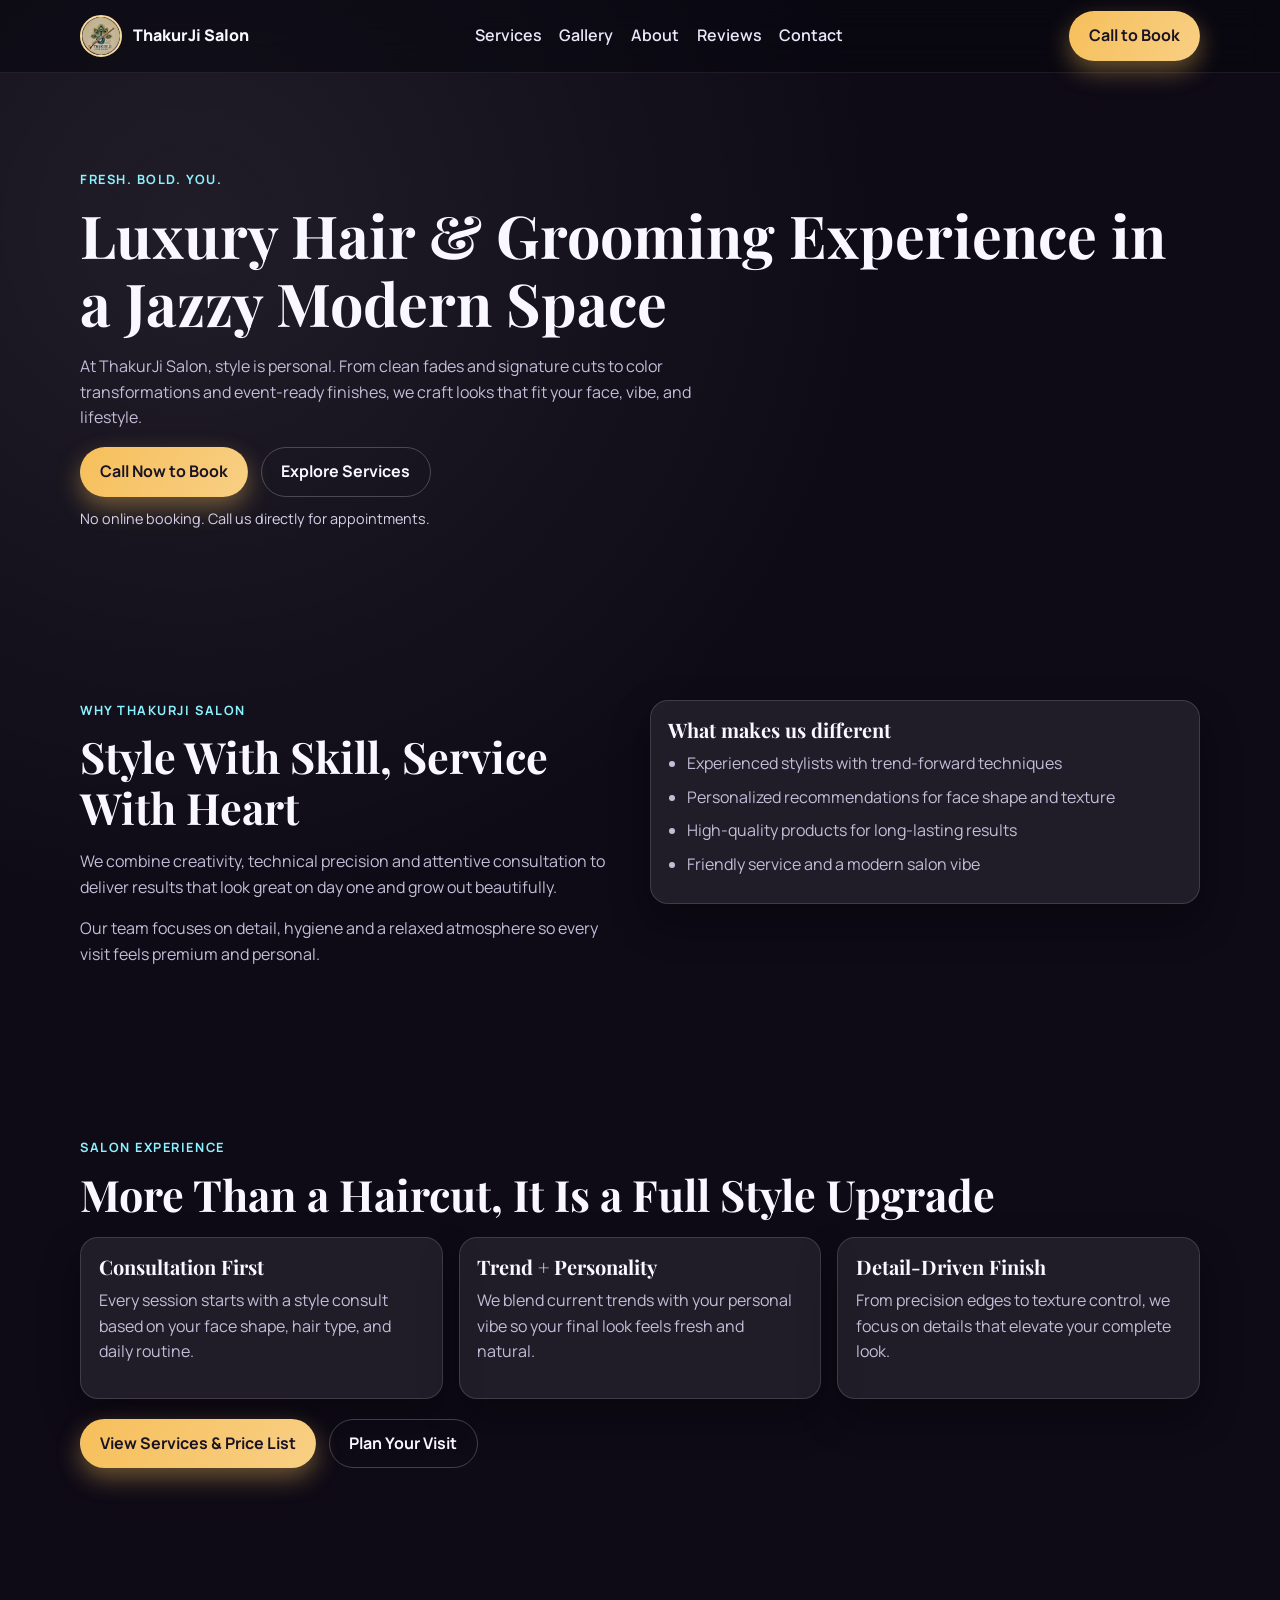
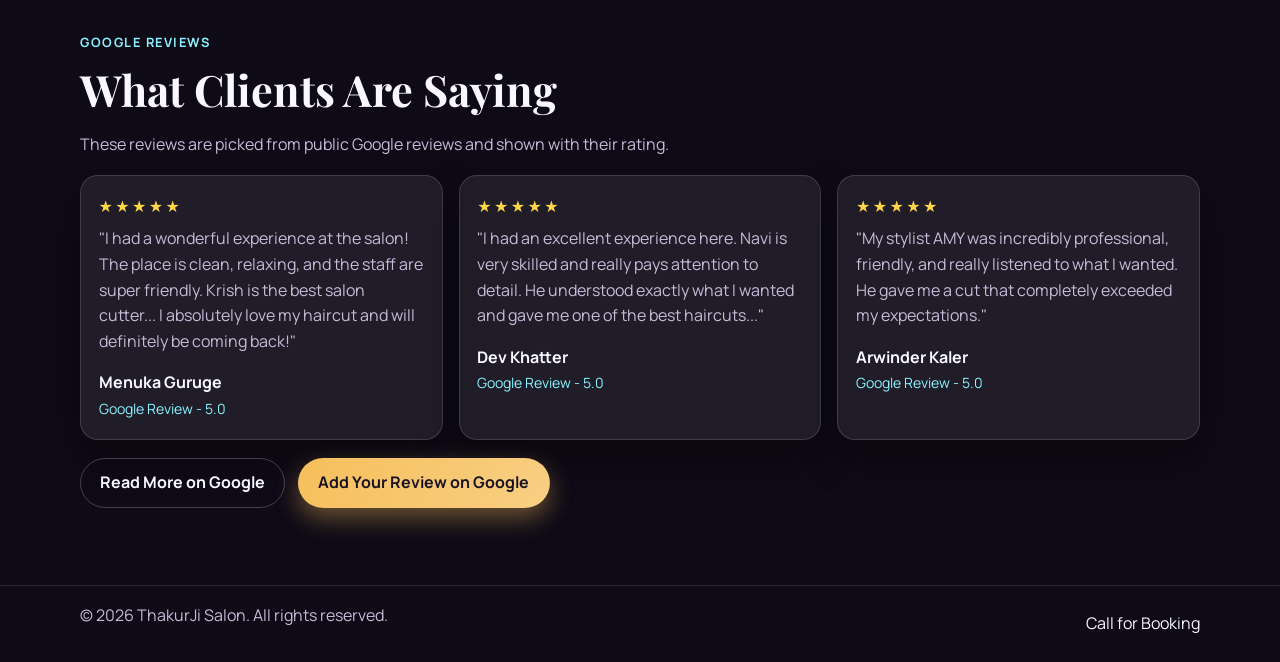
==== index.html @ 634cb7dc "first commit" ====
<!DOCTYPE html>
<html lang="en">
<head>
  <meta charset="UTF-8" />
  <meta name="viewport" content="width=device-width, initial-scale=1.0" />
  <meta name="description" content="ThakurJi Salon - premium haircuts, styling, coloring, grooming and beauty services. Call to book your appointment." />
  <title>ThakurJi Salon | Style That Speaks</title>
  <link rel="icon" type="image/png" href="assets/thakur-ji-log.png" />
  <link rel="preconnect" href="https://fonts.googleapis.com" />
  <link rel="preconnect" href="https://fonts.gstatic.com" crossorigin />
  <link href="https://fonts.googleapis.com/css2?family=Manrope:wght@400;500;700;800&family=Playfair+Display:wght@600;700&display=swap" rel="stylesheet" />
  <link rel="stylesheet" href="styles.css" />
</head>
<body>
  <div class="ambient ambient-1" aria-hidden="true"></div>
  <div class="ambient ambient-2" aria-hidden="true"></div>

  <header class="site-header" id="home">
    <div class="container nav-wrap">
      <a class="brand" href="#home" aria-label="ThakurJi Salon home">
        <img src="assets/thakur-ji-log.png" alt="ThakurJi Salon logo" class="logo" />
        <span>ThakurJi Salon</span>
      </a>

      <nav class="nav-links" aria-label="Primary">
        <a href="services.html">Services</a>
        <a href="gallery.html">Gallery</a>
        <a href="#about">About</a>
        <a href="reviews.html">Reviews</a>
        <a href="contact.html">Contact</a>
      </nav>

      <button class="nav-toggle" type="button" aria-expanded="false" aria-controls="mobile-menu" aria-label="Toggle menu">☰</button>
      <a class="btn btn-primary nav-cta" href="tel:0395440478">Call to Book</a>

      <nav class="mobile-menu" id="mobile-menu" aria-label="Mobile">
        <a href="services.html">Services</a>
        <a href="gallery.html">Gallery</a>
        <a href="#about">About</a>
        <a href="reviews.html">Reviews</a>
        <a href="contact.html">Contact</a>
        <a href="tel:0395440478">Call to Book</a>
      </nav>
    </div>
  </header>

  <main>
    <section class="hero section">
      <div class="container hero-grid">
        <div>
          <p class="eyebrow">Fresh. Bold. You.</p>
          <h1>Luxury Hair & Grooming Experience in a Jazzy Modern Space</h1>
          <p class="hero-copy">
            At ThakurJi Salon, style is personal. From clean fades and signature cuts to color transformations and event-ready finishes, we craft looks that fit your face, vibe, and lifestyle.
          </p>
          <div class="hero-actions">
            <a class="btn btn-primary" href="tel:0395440478">Call Now to Book</a>
            <a class="btn btn-ghost" href="services.html">Explore Services</a>
          </div>
          <p class="small-note">No online booking. Call us directly for appointments.</p>
        </div>
      </div>
    </section>

    <section class="section" id="about">
      <div class="container about-grid">
        <div>
          <p class="eyebrow">Why ThakurJi Salon</p>
          <h2>Style With Skill, Service With Heart</h2>
          <p>
            We combine creativity, technical precision and attentive consultation to deliver results that look great on day one and grow out beautifully.
          </p>
          <p>
            Our team focuses on detail, hygiene and a relaxed atmosphere so every visit feels premium and personal.
          </p>
        </div>
        <div class="card about-highlight">
          <h3>What makes us different</h3>
          <ul>
            <li>Experienced stylists with trend-forward techniques</li>
            <li>Personalized recommendations for face shape and texture</li>
            <li>High-quality products for long-lasting results</li>
            <li>Friendly service and a modern salon vibe</li>
          </ul>
        </div>
      </div>
    </section>

    <section class="section">
      <div class="container">
        <p class="eyebrow">Salon Experience</p>
        <h2>More Than a Haircut, It Is a Full Style Upgrade</h2>
        <div class="services-grid">
          <article class="card">
            <h3>Consultation First</h3>
            <p>Every session starts with a style consult based on your face shape, hair type, and daily routine.</p>
          </article>
          <article class="card">
            <h3>Trend + Personality</h3>
            <p>We blend current trends with your personal vibe so your final look feels fresh and natural.</p>
          </article>
          <article class="card">
            <h3>Detail-Driven Finish</h3>
            <p>From precision edges to texture control, we focus on details that elevate your complete look.</p>
          </article>
        </div>
        <div class="hero-actions section-actions">
          <a class="btn btn-primary" href="services.html">View Services & Price List</a>
          <a class="btn btn-ghost" href="contact.html">Plan Your Visit</a>
        </div>
      </div>
    </section>

    <section class="section" id="testimonials">
      <div class="container">
        <p class="eyebrow">Google Reviews</p>
        <h2>What Clients Are Saying</h2>
        <p class="section-copy">These reviews are picked from public Google reviews and shown with their rating.</p>
        <div class="reviews-grid">
          <article class="card review">
            <p class="stars" aria-label="5 out of 5 stars">★★★★★</p>
            <p>
              "I had a wonderful experience at the salon! The place is clean, relaxing, and the staff are super friendly. Krish is the best salon cutter... I absolutely love my haircut and will definitely be coming back!"
            </p>
            <h4>Menuka Guruge</h4>
            <span>Google Review - 5.0</span>
          </article>
          <article class="card review">
            <p class="stars" aria-label="5 out of 5 stars">★★★★★</p>
            <p>
              "I had an excellent experience here. Navi is very skilled and really pays attention to detail. He understood exactly what I wanted and gave me one of the best haircuts..."
            </p>
            <h4>Dev Khatter</h4>
            <span>Google Review - 5.0</span>
          </article>
          <article class="card review">
            <p class="stars" aria-label="5 out of 5 stars">★★★★★</p>
            <p>
              "My stylist AMY was incredibly professional, friendly, and really listened to what I wanted. He gave me a cut that completely exceeded my expectations."
            </p>
            <h4>Arwinder Kaler</h4>
            <span>Google Review - 5.0</span>
          </article>
        </div>
        <div class="review-cta">
          <a class="btn btn-ghost" href="https://www.google.com/search?q=Thakur+Ji+Hair+Salon+reviews" target="_blank" rel="noopener noreferrer">Read More on Google</a>
          <a class="btn btn-primary" href="https://www.google.com/search?q=Thakur+Ji+Hair+Salon+reviews" target="_blank" rel="noopener noreferrer">Add Your Review on Google</a>
        </div>
      </div>
    </section>
  </main>

  <footer class="site-footer">
    <div class="container footer-wrap">
      <p>© <span id="year"></span> ThakurJi Salon. All rights reserved.</p>
      <a href="tel:0395440478">Call for Booking</a>
    </div>
  </footer>

  <script src="script.js"></script>
</body>
</html>
---- styles.css ----
:root {
  --bg: #0e0a16;
  --surface: rgba(255, 255, 255, 0.08);
  --surface-strong: rgba(255, 255, 255, 0.14);
  --text: #f9f7ff;
  --muted: #c4bdd8;
  --primary: #f6bf5a;
  --primary-contrast: #1a1326;
  --secondary: #ff6ec7;
  --accent: #8af3ff;
  --ring: rgba(246, 191, 90, 0.4);
  --shadow: 0 18px 40px rgba(0, 0, 0, 0.28);
}

:root[data-theme="neon"] {
  --bg: #090711;
  --surface: rgba(255, 255, 255, 0.07);
  --surface-strong: rgba(255, 255, 255, 0.12);
  --text: #f4f7ff;
  --muted: #c0c9e2;
  --primary: #00f5d4;
  --primary-contrast: #081017;
  --secondary: #ff4ecd;
  --accent: #80ff72;
  --ring: rgba(0, 245, 212, 0.38);
}

:root[data-theme="electric"] {
  --bg: #12061f;
  --surface: rgba(255, 255, 255, 0.09);
  --surface-strong: rgba(255, 255, 255, 0.15);
  --text: #f8f2ff;
  --muted: #d2c4e8;
  --primary: #b67cff;
  --primary-contrast: #140b1e;
  --secondary: #ff4f9f;
  --accent: #61f4ff;
  --ring: rgba(182, 124, 255, 0.42);
}

* {
  box-sizing: border-box;
}

html,
body {
  margin: 0;
  padding: 0;
  font-family: "Manrope", system-ui, -apple-system, sans-serif;
  background: radial-gradient(circle at 15% 10%, rgba(255, 255, 255, 0.08), transparent 30%), var(--bg);
  color: var(--text);
  scroll-behavior: smooth;
}

body {
  min-height: 100vh;
  line-height: 1.6;
  position: relative;
  overflow-x: hidden;
}

.ambient {
  position: fixed;
  border-radius: 999px;
  filter: blur(90px);
  z-index: -1;
  pointer-events: none;
}

.ambient-1 {
  width: 22rem;
  height: 22rem;
  background: color-mix(in srgb, var(--primary) 50%, transparent);
  top: -6rem;
  left: -6rem;
}

.ambient-2 {
  width: 28rem;
  height: 28rem;
  background: color-mix(in srgb, var(--secondary) 46%, transparent);
  right: -10rem;
  bottom: -10rem;
}

img {
  max-width: 100%;
  display: block;
}

a {
  color: inherit;
  text-decoration: none;
}

.container {
  width: min(1120px, calc(100% - 2rem));
  margin-inline: auto;
}

.section {
  padding: 4.8rem 0;
}

.eyebrow {
  text-transform: uppercase;
  letter-spacing: 0.12em;
  font-weight: 700;
  color: var(--accent);
  font-size: 0.8rem;
  margin: 0 0 0.7rem;
}

h1,
h2,
h3 {
  font-family: "Playfair Display", Georgia, serif;
  line-height: 1.16;
  margin-top: 0;
}

h1 {
  font-size: clamp(2rem, 5vw, 3.7rem);
  margin-bottom: 1rem;
}

h2 {
  font-size: clamp(1.7rem, 3.4vw, 2.7rem);
  margin-bottom: 1.1rem;
}

h3 {
  font-size: 1.25rem;
  margin-bottom: 0.6rem;
}

p {
  color: var(--muted);
  margin: 0 0 1rem;
}

.site-header {
  position: sticky;
  top: 0;
  z-index: 20;
  backdrop-filter: blur(16px);
  background: rgba(7, 6, 14, 0.55);
  border-bottom: 1px solid rgba(255, 255, 255, 0.08);
}

.nav-wrap {
  display: flex;
  align-items: center;
  justify-content: space-between;
  gap: 1rem;
  min-height: 72px;
  position: relative;
}

.brand {
  display: flex;
  align-items: center;
  gap: 0.7rem;
  font-weight: 800;
}

.logo {
  width: 42px;
  height: 42px;
  border-radius: 50%;
  object-fit: cover;
  border: 2px solid color-mix(in srgb, var(--primary) 60%, white 40%);
}

.nav-links {
  display: flex;
  gap: 1.1rem;
}

.nav-links a {
  color: #ece7fa;
  font-weight: 600;
}

.nav-links a:hover {
  color: var(--accent);
}

.nav-toggle {
  display: none;
  width: 42px;
  height: 42px;
  border-radius: 10px;
  border: 1px solid rgba(255, 255, 255, 0.25);
  background: rgba(255, 255, 255, 0.06);
  color: var(--text);
  cursor: pointer;
  align-items: center;
  justify-content: center;
  font-size: 1.1rem;
}

.mobile-menu {
  display: none;
}

.btn {
  display: inline-flex;
  align-items: center;
  justify-content: center;
  border-radius: 999px;
  border: 1px solid transparent;
  padding: 0.7rem 1.2rem;
  font-weight: 700;
  transition: transform 0.2s ease, box-shadow 0.2s ease, background 0.2s ease;
  cursor: pointer;
}

.btn:hover {
  transform: translateY(-1px);
}

.btn-primary {
  background: linear-gradient(120deg, var(--primary), color-mix(in srgb, var(--primary) 75%, white 25%));
  color: var(--primary-contrast);
  box-shadow: 0 10px 24px var(--ring);
}

.btn-ghost {
  border-color: rgba(255, 255, 255, 0.22);
  color: var(--text);
}

.hero {
  padding-top: 6rem;
}

.hero-grid {
  display: grid;
  grid-template-columns: 1fr;
  gap: 2rem;
  align-items: center;
}

.hero-copy {
  max-width: 62ch;
}

.hero-actions {
  display: flex;
  gap: 0.8rem;
  flex-wrap: wrap;
  margin-bottom: 0.65rem;
}

.small-note {
  font-size: 0.9rem;
  color: #d8d2ea;
}

.hero-card {
  background: linear-gradient(155deg, color-mix(in srgb, var(--surface) 70%, var(--primary) 30%), var(--surface));
  border: 1px solid rgba(255, 255, 255, 0.15);
  border-radius: 20px;
  padding: 1.2rem;
  box-shadow: var(--shadow);
}

.theme-switcher {
  display: grid;
  gap: 0.7rem;
  margin: 1rem 0;
}

.theme-btn {
  width: 100%;
  text-align: left;
  border: 1px solid rgba(255, 255, 255, 0.22);
  background: transparent;
  color: var(--text);
  padding: 0.65rem 0.85rem;
  border-radius: 12px;
  font-weight: 700;
}

.theme-btn.active,
.theme-btn:hover {
  background: color-mix(in srgb, var(--primary) 22%, transparent);
  border-color: color-mix(in srgb, var(--primary) 55%, white 45%);
}

.services-grid,
.reviews-grid {
  display: grid;
  grid-template-columns: repeat(3, minmax(0, 1fr));
  gap: 1rem;
}

.card {
  background: var(--surface);
  border: 1px solid rgba(255, 255, 255, 0.14);
  border-radius: 18px;
  padding: 1.1rem;
  box-shadow: var(--shadow);
}

.about-grid,
.contact-grid {
  display: grid;
  grid-template-columns: 1fr 1fr;
  gap: 1.2rem;
  align-items: start;
}

.about-highlight ul {
  margin: 0;
  padding-left: 1.2rem;
}

.about-highlight li {
  margin: 0.5rem 0;
  color: var(--muted);
}

.section-copy {
  margin-bottom: 1.1rem;
}

.review h4 {
  margin: 0.4rem 0 0;
}

.stars {
  color: #ffd54a;
  letter-spacing: 0.15em;
  margin-bottom: 0.45rem;
  font-size: 1rem;
}

.review span {
  color: var(--accent);
  font-size: 0.88rem;
}

.review-cta {
  margin-top: 1.1rem;
  display: flex;
  gap: 0.8rem;
  flex-wrap: wrap;
}

.section-actions {
  margin-top: 1.2rem;
}

.contact-list p {
  margin: 0.45rem 0;
}

.contact-list strong {
  color: var(--text);
}

.stack-cards {
  display: grid;
  gap: 1rem;
}

.contact-cta {
  margin-top: 0.9rem;
}

.sr-only {
  position: absolute;
  width: 1px;
  height: 1px;
  padding: 0;
  margin: -1px;
  overflow: hidden;
  clip: rect(0, 0, 0, 0);
  white-space: nowrap;
  border: 0;
}

.map-card {
  border-radius: 20px;
  overflow: hidden;
  border: 1px solid rgba(255, 255, 255, 0.14);
  box-shadow: var(--shadow);
  min-height: 340px;
}

.map-card iframe {
  width: 100%;
  height: 100%;
  min-height: 340px;
  border: 0;
}

.reviews-page-embed iframe {
  width: 100%;
  min-height: 74vh;
  border: 0;
  border-radius: 18px;
}

.reviews-list-grid {
  grid-template-columns: repeat(2, minmax(0, 1fr));
}

.gallery-layout-controls {
  display: flex;
  gap: 0.7rem;
  flex-wrap: wrap;
  margin-bottom: 1.1rem;
}

.gallery-wrap {
  display: grid;
  gap: 1rem;
}

.gallery-grid {
  display: grid;
  grid-template-columns: repeat(4, minmax(0, 1fr));
  gap: 0.9rem;
}

.gallery-grid img {
  width: 100%;
  height: 250px;
  object-fit: cover;
  border-radius: 16px;
  border: 1px solid rgba(255, 255, 255, 0.14);
  box-shadow: var(--shadow);
}

.gallery-grid.masonry {
  grid-template-columns: repeat(3, minmax(0, 1fr));
}

.gallery-grid.masonry img:nth-child(odd) {
  height: 320px;
}

.gallery-grid.masonry img:nth-child(even) {
  height: 220px;
}

.gallery-carousel {
  display: none;
  align-items: center;
  gap: 0.8rem;
}

.gallery-carousel.active {
  display: flex;
}

.gallery-carousel img {
  width: 100%;
  height: min(62vh, 560px);
  object-fit: cover;
  border-radius: 20px;
  border: 1px solid rgba(255, 255, 255, 0.14);
  box-shadow: var(--shadow);
}

.carousel-btn {
  width: 46px;
  height: 46px;
  border-radius: 50%;
  border: 1px solid rgba(255, 255, 255, 0.25);
  background: rgba(255, 255, 255, 0.08);
  color: var(--text);
  font-size: 1.5rem;
  cursor: pointer;
}

.selected-work-section {
  padding-top: 1.2rem;
}

.selected-work-head {
  display: flex;
  align-items: center;
  justify-content: space-between;
  gap: 1rem;
  margin-bottom: 1.1rem;
}

.selected-work-grid {
  display: grid;
  grid-template-columns: repeat(3, minmax(0, 1fr));
  gap: 1rem;
}

.work-tile {
  position: relative;
  border-radius: 20px;
  overflow: hidden;
  border: 1px solid rgba(255, 255, 255, 0.14);
  box-shadow: var(--shadow);
  min-height: 320px;
}

.work-tile img {
  width: 100%;
  height: 100%;
  object-fit: cover;
  transform: scale(1.01);
  transition: transform 0.35s ease;
}

.work-tile:hover img {
  transform: scale(1.06);
}

.work-overlay {
  position: absolute;
  left: 0;
  right: 0;
  bottom: 0;
  padding: 1rem;
  background: linear-gradient(180deg, rgba(8, 6, 14, 0) 0%, rgba(8, 6, 14, 0.9) 76%);
}

.work-overlay p {
  margin: 0 0 0.3rem;
  color: #d9d2ea;
  font-size: 0.85rem;
  letter-spacing: 0.08em;
  text-transform: uppercase;
}

.work-overlay h3 {
  margin: 0;
  color: #fff;
}

.work-large {
  grid-column: span 2;
  min-height: 420px;
}

.fluffy-hero {
  padding-top: 3.5rem;
}

.fluffy-top-links {
  display: flex;
  gap: 1.1rem;
  flex-wrap: wrap;
  margin-bottom: 1.2rem;
}

.fluffy-top-links a {
  font-size: 0.82rem;
  letter-spacing: 0.09em;
  font-weight: 700;
  color: #f1e9ff;
}

.fluffy-hero-content {
  max-width: 760px;
}

.fluffy-hero-content h1 {
  font-size: clamp(2.1rem, 6vw, 4.1rem);
  margin-bottom: 1rem;
}

.fluffy-hero-content p {
  max-width: 62ch;
}

.fluffy-gallery-section {
  padding-top: 1.4rem;
}

.fluffy-gallery-grid {
  display: grid;
  grid-template-columns: repeat(5, minmax(0, 1fr));
  gap: 0.7rem;
  grid-auto-flow: dense;
}

.fluffy-fullbleed {
  width: 100vw;
  margin-left: calc(50% - 50vw);
  padding: 0;
}

.fluffy-marquee {
  display: grid;
  gap: 0.8rem;
}

.fluffy-row {
  overflow: hidden;
}

.fluffy-track {
  display: flex;
  gap: 0.8rem;
  width: max-content;
}

.row-ltr .fluffy-track {
  animation: row-ltr 42s linear infinite;
}

.row-rtl .fluffy-track {
  animation: row-rtl 42s linear infinite;
}

.fluffy-card {
  background: rgba(255, 255, 255, 0.04);
  border: 1px solid rgba(255, 255, 255, 0.14);
  border-radius: 12px;
  overflow: hidden;
  cursor: pointer;
  transition: transform 0.22s ease, box-shadow 0.22s ease;
  width: 260px;
  flex: 0 0 260px;
}

.fluffy-card img {
  width: 100%;
  aspect-ratio: 1 / 1;
  object-fit: cover;
}

.fluffy-card:hover {
  transform: translateY(-2px);
}

.fluffy-card.expanded {
  grid-column: span 2;
  grid-row: span 2;
  box-shadow: 0 24px 42px rgba(0, 0, 0, 0.35);
}

.fluffy-card.expanded img {
  aspect-ratio: 16 / 11;
}

.fluffy-card h3 {
  margin: 0.75rem 0.75rem 0.35rem;
  font-size: 1rem;
}

.fluffy-card p {
  margin: 0 0.75rem 0.9rem;
  font-size: 0.9rem;
}

.fluffy-gallery-cta {
  margin-top: 1.1rem;
  display: flex;
  align-items: center;
  justify-content: space-between;
  gap: 0.8rem;
  flex-wrap: wrap;
}

.gallery-modal {
  position: fixed;
  inset: 0;
  width: 100vw;
  display: none;
  align-items: center;
  justify-content: center;
  background: rgba(8, 6, 14, 0.56);
  z-index: 80;
  overflow-x: hidden;
}

.gallery-modal.open {
  display: flex;
}

.gallery-modal-inner {
  width: min(1240px, calc(100% - 3rem));
  box-sizing: border-box;
  display: grid;
  grid-template-columns: 1.25fr 0.75fr;
  gap: 1.3rem;
  background: rgba(12, 10, 18, 0.93);
  border: 1px solid rgba(255, 255, 255, 0.16);
  border-radius: 18px;
  padding: 1.4rem;
  min-height: 84vh;
  transform: none;
  transform-origin: center;
  overflow: hidden;
}

.gallery-modal-inner img {
  width: 74%;
  height: min(62vh, 580px);
  object-fit: cover;
  border-radius: 12px;
  transform: rotate(-10deg);
  transform-origin: 60% 68%;
  display: block;
  margin: 1.2rem auto 1rem;
}

.gallery-modal-meta {
  align-self: center;
  position: relative;
  z-index: 2;
  padding-left: 0.4rem;
  background: rgba(12, 10, 18, 0.78);
  border-radius: 10px;
  box-sizing: border-box;
  overflow-wrap: anywhere;
  word-break: break-word;
}

.gallery-modal-close {
  position: absolute;
  top: 1.1rem;
  right: 1.1rem;
  width: 42px;
  height: 42px;
  border-radius: 50%;
  border: 1px solid rgba(255, 255, 255, 0.25);
  background: rgba(255, 255, 255, 0.08);
  color: var(--text);
  font-size: 1.7rem;
  line-height: 1;
  cursor: pointer;
}

.gallery-modal-nav {
  width: 54px;
  height: 54px;
  border-radius: 50%;
  border: 1px solid rgba(255, 255, 255, 0.26);
  background: rgba(255, 255, 255, 0.1);
  color: #fff;
  font-size: 2rem;
  line-height: 1;
  cursor: pointer;
  z-index: 82;
}

.gallery-modal-prev {
  margin-right: 0.9rem;
}

.gallery-modal-next {
  margin-left: 0.9rem;
}

body.gallery-modal-open .fluffy-row.row-ltr {
  transform: translateX(42px);
  filter: blur(1px);
}

body.gallery-modal-open .fluffy-row.row-rtl {
  transform: translateX(-42px);
  filter: blur(1px);
}

body.gallery-modal-open .fluffy-row {
  transition: transform 0.35s ease, filter 0.35s ease;
}

@keyframes row-ltr {
  0% { transform: translateX(0); }
  100% { transform: translateX(-50%); }
}

@keyframes row-rtl {
  0% { transform: translateX(-50%); }
  100% { transform: translateX(0); }
}

.site-footer {
  border-top: 1px solid rgba(255, 255, 255, 0.12);
  padding: 1.1rem 0;
}

.footer-wrap {
  display: flex;
  align-items: center;
  justify-content: space-between;
  gap: 0.8rem;
}

@media (max-width: 980px) {
  .hero-grid,
  .about-grid,
  .contact-grid {
    grid-template-columns: 1fr;
  }

  .services-grid,
  .reviews-grid {
    grid-template-columns: repeat(2, minmax(0, 1fr));
  }

  .gallery-grid {
    grid-template-columns: repeat(2, minmax(0, 1fr));
  }

  .gallery-grid.masonry {
    grid-template-columns: repeat(2, minmax(0, 1fr));
  }

  .selected-work-grid {
    grid-template-columns: repeat(2, minmax(0, 1fr));
  }

  .work-large {
    grid-column: span 2;
  }

  .fluffy-gallery-grid {
    grid-template-columns: repeat(3, minmax(0, 1fr));
  }

  .fluffy-card.expanded {
    grid-column: span 2;
    grid-row: span 2;
  }
}

@media (max-width: 760px) {
  .gallery-modal {
    padding: 0.75rem 0.5rem;
    overflow-x: hidden;
  }

  .nav-links {
    display: none;
  }

  .nav-cta {
    display: none;
  }

  .nav-toggle {
    display: inline-flex;
  }

  .mobile-menu {
    display: none;
    position: absolute;
    top: calc(100% + 0.5rem);
    right: 0;
    width: min(260px, calc(100vw - 2rem));
    background: rgba(10, 8, 18, 0.96);
    border: 1px solid rgba(255, 255, 255, 0.16);
    border-radius: 14px;
    box-shadow: var(--shadow);
    padding: 0.5rem;
    z-index: 30;
  }

  .mobile-menu.open {
    display: grid;
    gap: 0.2rem;
  }

  .mobile-menu a {
    padding: 0.7rem 0.75rem;
    border-radius: 10px;
    font-weight: 700;
  }

  .mobile-menu a:hover {
    background: color-mix(in srgb, var(--primary) 20%, transparent);
  }

  .section {
    padding: 3.8rem 0;
  }

  .services-grid,
  .reviews-grid {
    grid-template-columns: 1fr;
  }

  .reviews-list-grid {
    grid-template-columns: 1fr;
  }

  .gallery-grid,
  .gallery-grid.masonry {
    grid-template-columns: 1fr;
  }

  .gallery-carousel {
    flex-direction: column;
  }

  .selected-work-head {
    flex-direction: column;
    align-items: flex-start;
  }

  .selected-work-grid {
    grid-template-columns: 1fr;
  }

  .work-large {
    grid-column: span 1;
    min-height: 320px;
  }

  .fluffy-gallery-grid {
    grid-template-columns: repeat(2, minmax(0, 1fr));
  }

  .gallery-modal-inner {
    grid-template-columns: 1fr;
    width: 100%;
    max-width: 100%;
    padding: 1rem;
    transform: none;
    position: relative;
    overflow-x: hidden;
    overflow-y: visible; /* allow rotated image corners to paint vertically */
  }

  .gallery-modal-nav {
    width: 44px;
    height: 44px;
    font-size: 1.6rem;
    position: absolute;
    top: 50%;
    transform: translateY(-50%);
  }

  .gallery-modal-prev {
    left: 0.6rem;
    margin-right: 0;
  }

  .gallery-modal-next {
    right: 0.6rem;
    margin-left: 0;
  }

  .gallery-modal-inner img {
    width: 100%;
    height: min(48vh, 420px);
    margin: 1rem auto 0.75rem;
    transform: rotate(-8deg);
    transform-origin: 50% 60%;
    scale: 0.99;
    object-fit: contain; /* avoid edge cropping on small screens */
    background: rgba(0, 0, 0, 0.35);
  }

  .fluffy-card.expanded {
    grid-column: span 2;
    grid-row: span 1;
  }

  .footer-wrap {
    flex-direction: column;
    align-items: flex-start;
  }
}

@media (prefers-reduced-motion: reduce) {
  .row-ltr .fluffy-track,
  .row-rtl .fluffy-track {
    animation: none !important;
  }

  .fluffy-card {
    transition: none !important;
  }

  body.gallery-modal-open .fluffy-row.row-ltr,
  body.gallery-modal-open .fluffy-row.row-rtl {
    transform: none !important;
    filter: none !important;
  }
}
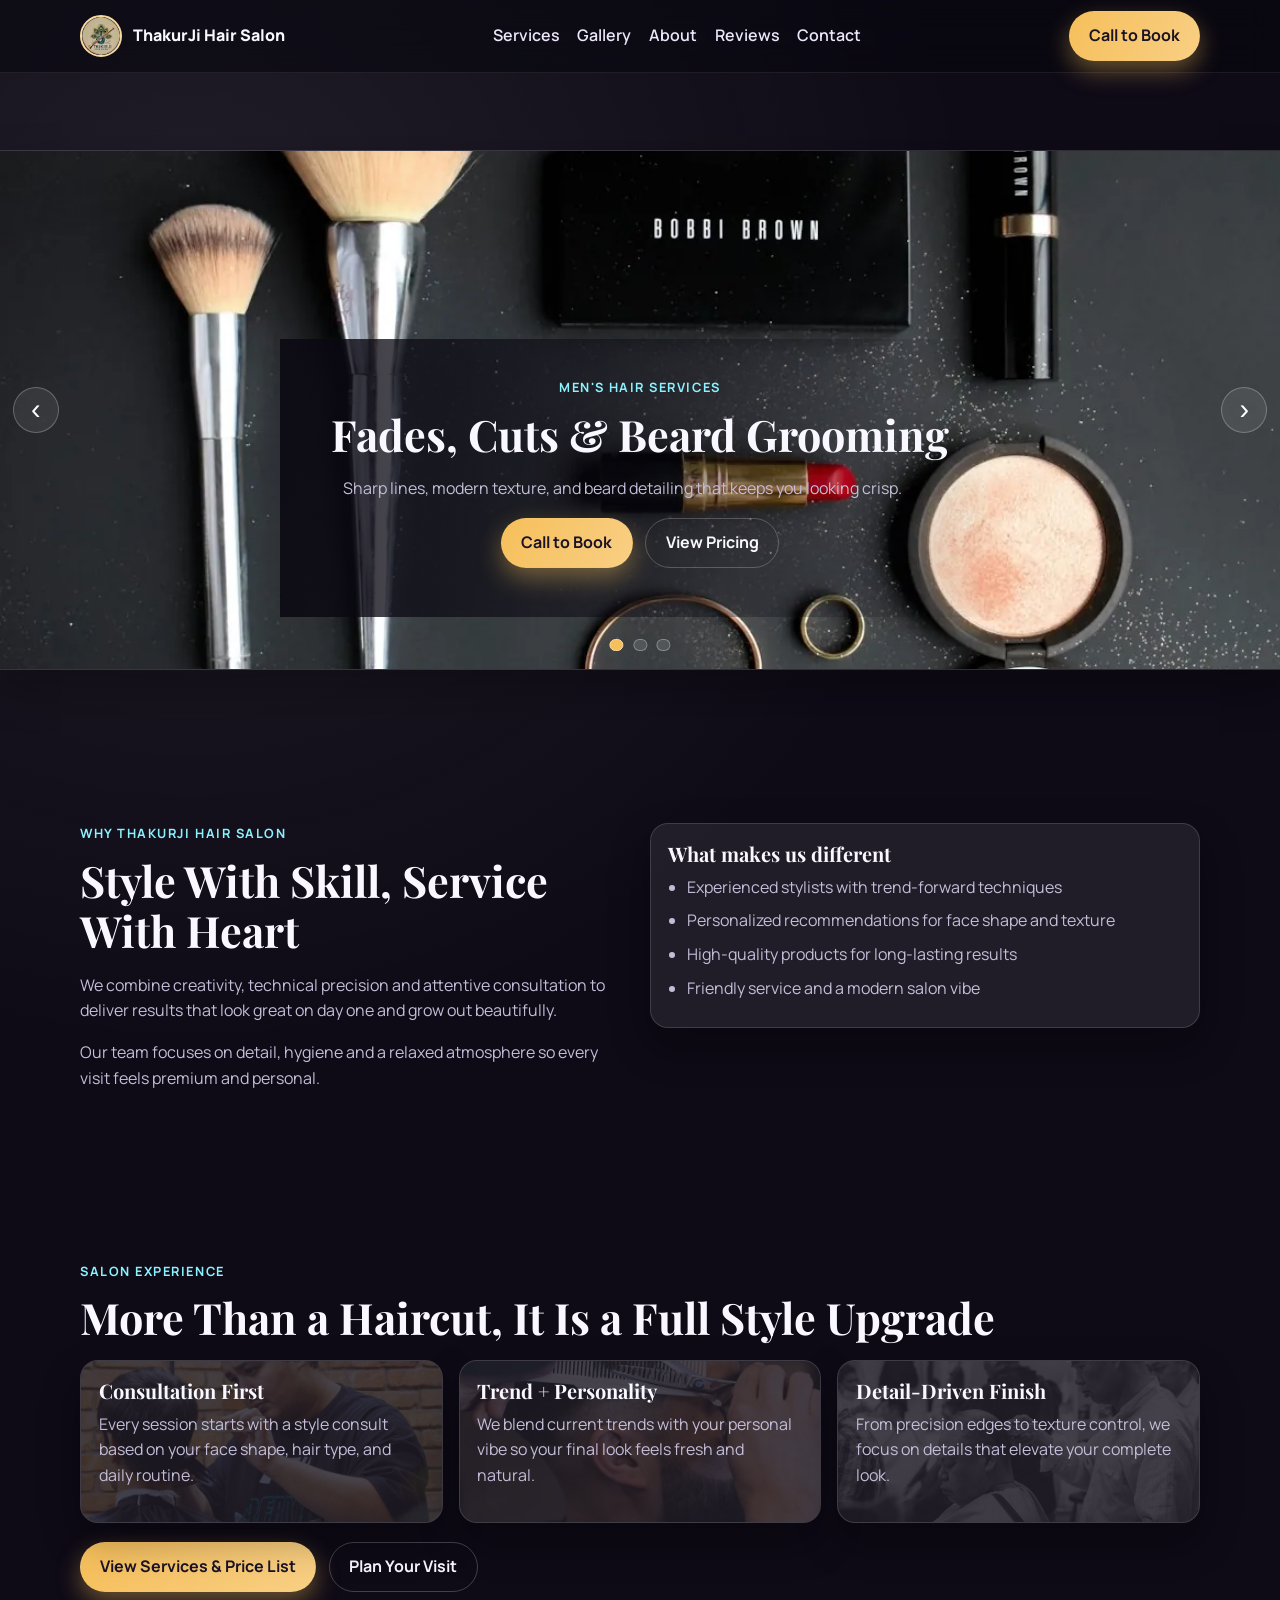
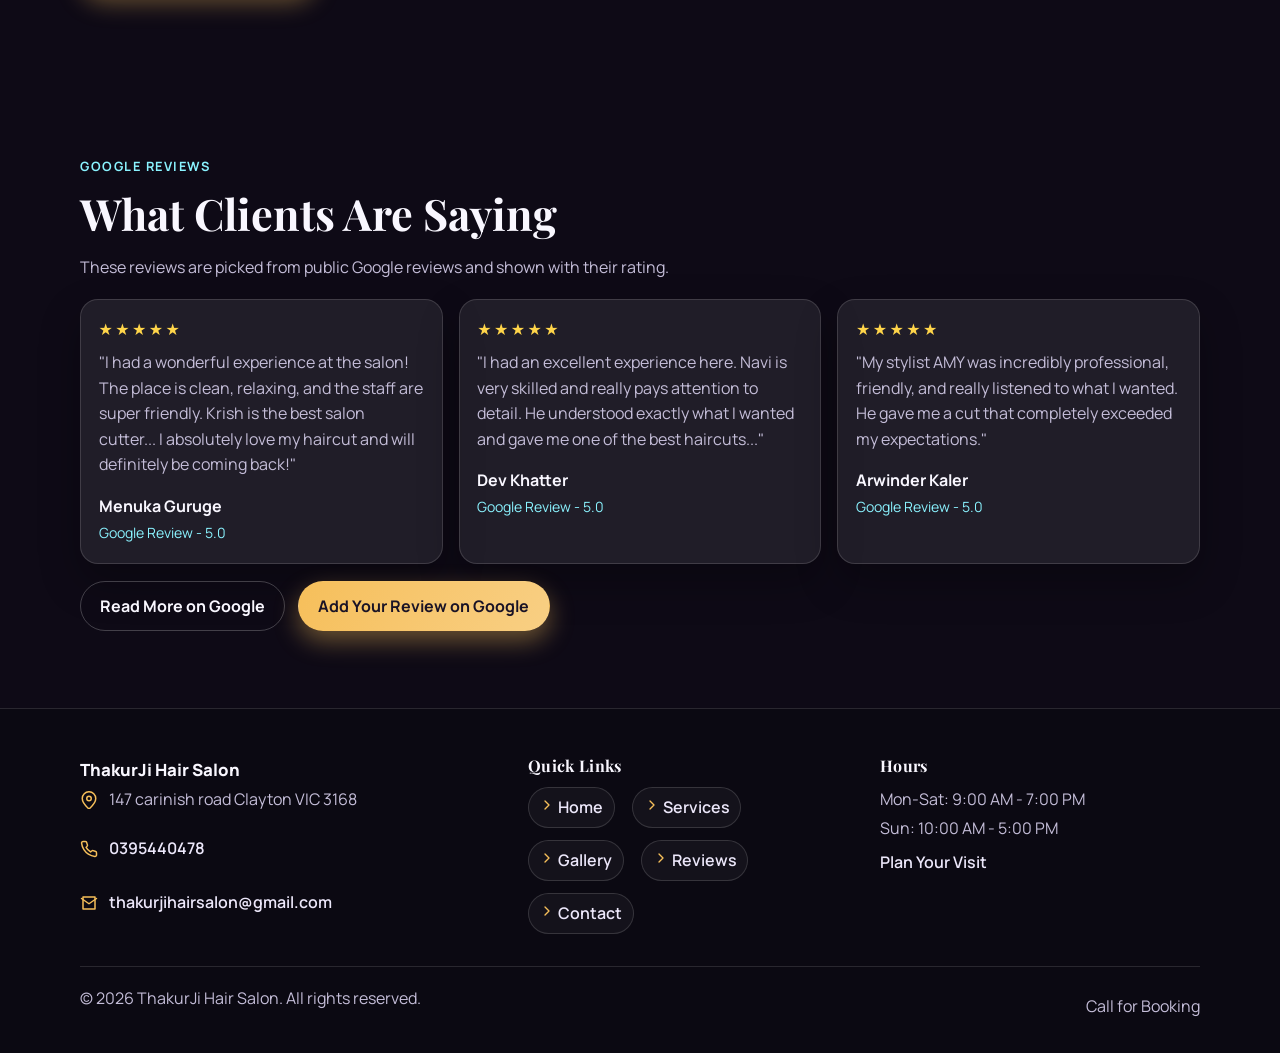
==== commit b2bbbb57: "updated with clients suggestions" ====
--- a/index.html
+++ b/index.html
@@ -3,8 +3,8 @@
 <head>
   <meta charset="UTF-8" />
   <meta name="viewport" content="width=device-width, initial-scale=1.0" />
-  <meta name="description" content="ThakurJi Salon - premium haircuts, styling, coloring, grooming and beauty services. Call to book your appointment." />
-  <title>ThakurJi Salon | Style That Speaks</title>
+  <meta name="description" content="ThakurJi Hair Salon - premium haircuts, styling, coloring, grooming and beauty services. Call to book your appointment." />
+  <title>ThakurJi Hair Salon | Style That Speaks</title>
   <link rel="icon" type="image/png" href="assets/thakur-ji-log.png" />
   <link rel="preconnect" href="https://fonts.googleapis.com" />
   <link rel="preconnect" href="https://fonts.gstatic.com" crossorigin />
@@ -17,9 +17,9 @@
 
   <header class="site-header" id="home">
     <div class="container nav-wrap">
-      <a class="brand" href="#home" aria-label="ThakurJi Salon home">
-        <img src="assets/thakur-ji-log.png" alt="ThakurJi Salon logo" class="logo" />
-        <span>ThakurJi Salon</span>
+      <a class="brand" href="#home" aria-label="ThakurJi Hair Salon home">
+        <img src="assets/thakur-ji-log.png" alt="ThakurJi Hair Salon logo" class="logo" />
+        <span>ThakurJi Hair Salon</span>
       </a>
 
       <nav class="nav-links" aria-label="Primary">
@@ -45,19 +45,60 @@
   </header>
 
   <main>
-    <section class="hero section">
-      <div class="container hero-grid">
-        <div>
-          <p class="eyebrow">Fresh. Bold. You.</p>
-          <h1>Luxury Hair & Grooming Experience in a Jazzy Modern Space</h1>
-          <p class="hero-copy">
-            At ThakurJi Salon, style is personal. From clean fades and signature cuts to color transformations and event-ready finishes, we craft looks that fit your face, vibe, and lifestyle.
-          </p>
-          <div class="hero-actions">
-            <a class="btn btn-primary" href="tel:0395440478">Call Now to Book</a>
-            <a class="btn btn-ghost" href="services.html">Explore Services</a>
-          </div>
-          <p class="small-note">No online booking. Call us directly for appointments.</p>
+    <section class="section home-carousel" aria-label="Hair services carousel">
+      <div class="home-carousel-full">
+        <div class="carousel" id="home-carousel">
+          <div class="carousel-track">
+            <article class="carousel-slide active" data-slide="0">
+              <img class="carousel-bg" src="assets/gallery/g1.webp" alt="Men's haircut inspiration" />
+              <div class="carousel-overlay">
+                <p class="eyebrow">Men's Hair Services</p>
+                <h2>Fades, Cuts & Beard Grooming</h2>
+                <p class="hero-copy">Sharp lines, modern texture, and beard detailing that keeps you looking crisp.</p>
+                <div class="hero-actions">
+                  <a class="btn btn-primary" href="tel:0395440478">Call to Book</a>
+                  <a class="btn btn-ghost" href="services.html">View Pricing</a>
+                </div>
+              </div>
+            </article>
+
+            <article class="carousel-slide" data-slide="1">
+              <img class="carousel-bg" src="assets/gallery/g2.webp" alt="Women's hairstyle inspiration" />
+              <div class="carousel-overlay">
+                <p class="eyebrow">Women's Hair Services</p>
+                <h2>Color, Highlights & Luxe Cuts</h2>
+                <p class="hero-copy">Highlights, root touch-ups, and dimensional color with a salon finish.</p>
+                <div class="hero-actions">
+                  <a class="btn btn-primary" href="tel:0395440478">Call to Book</a>
+                  <a class="btn btn-ghost" href="services.html">View Pricing</a>
+                </div>
+              </div>
+            </article>
+
+            <article class="carousel-slide" data-slide="2">
+              <img class="carousel-bg" src="assets/gallery/g3.webp" alt="Beauty and treatment inspiration" />
+              <div class="carousel-overlay">
+                <p class="eyebrow">Beauty Services</p>
+                <h2>Hair Treatments & Event Styling</h2>
+                <p class="hero-copy">Scalp care, hair spa treatments, and event-ready looks for weddings and celebrations.</p>
+                <div class="hero-actions">
+                  <a class="btn btn-primary" href="tel:0395440478">Call to Book</a>
+                  <a class="btn btn-ghost" href="services.html">View Pricing</a>
+                </div>
+              </div>
+            </article>
+          </div>
+
+          <div class="carousel-dots" role="tablist" aria-label="Carousel navigation">
+            <button class="carousel-dot active" type="button" data-go="0" aria-label="Men's slide" aria-selected="true"></button>
+            <button class="carousel-dot" type="button" data-go="1" aria-label="Women's slide" aria-selected="false"></button>
+            <button class="carousel-dot" type="button" data-go="2" aria-label="Beauty slide" aria-selected="false"></button>
+          </div>
+
+          <div class="carousel-arrows" aria-hidden="true">
+            <button class="carousel-arrow carousel-prev" type="button" aria-label="Previous slide">‹</button>
+            <button class="carousel-arrow carousel-next" type="button" aria-label="Next slide">›</button>
+          </div>
         </div>
       </div>
     </section>
@@ -65,7 +106,7 @@
     <section class="section" id="about">
       <div class="container about-grid">
         <div>
-          <p class="eyebrow">Why ThakurJi Salon</p>
+          <p class="eyebrow">Why ThakurJi Hair Salon</p>
           <h2>Style With Skill, Service With Heart</h2>
           <p>
             We combine creativity, technical precision and attentive consultation to deliver results that look great on day one and grow out beautifully.
@@ -86,20 +127,20 @@
       </div>
     </section>
 
-    <section class="section">
+    <section class="section home-experience">
       <div class="container">
         <p class="eyebrow">Salon Experience</p>
         <h2>More Than a Haircut, It Is a Full Style Upgrade</h2>
-        <div class="services-grid">
-          <article class="card">
+        <div class="services-grid experience-cards">
+          <article class="card experience-card experience-card-1">
             <h3>Consultation First</h3>
             <p>Every session starts with a style consult based on your face shape, hair type, and daily routine.</p>
           </article>
-          <article class="card">
+          <article class="card experience-card experience-card-2">
             <h3>Trend + Personality</h3>
             <p>We blend current trends with your personal vibe so your final look feels fresh and natural.</p>
           </article>
-          <article class="card">
+          <article class="card experience-card experience-card-3">
             <h3>Detail-Driven Finish</h3>
             <p>From precision edges to texture control, we focus on details that elevate your complete look.</p>
           </article>
@@ -150,9 +191,98 @@
     </section>
   </main>
 
-  <footer class="site-footer">
-    <div class="container footer-wrap">
-      <p>© <span id="year"></span> ThakurJi Salon. All rights reserved.</p>
+  <footer class="outer-footer">
+    <div class="container outer-footer-grid">
+      <div class="outer-footer-col outer-footer-brand">
+        <div class="footer-brand-row">
+          <div>
+            <p class="footer-name">ThakurJi Hair Salon</p>
+            <p class="outer-footer-small footer-contact-line">
+              <span class="footer-icon" aria-hidden="true">
+                <svg viewBox="0 0 24 24" fill="none" stroke="currentColor" stroke-width="2" stroke-linecap="round" stroke-linejoin="round">
+                  <path d="M21 10c0 6-9 14-9 14S3 16 3 10a9 9 0 1 1 18 0Z"></path>
+                  <circle cx="12" cy="10" r="3"></circle>
+                </svg>
+              </span>
+              147 carinish road Clayton VIC 3168
+            </p>
+          </div>
+        </div>
+        <p class="outer-footer-small footer-contact-line">
+          <span class="footer-icon" aria-hidden="true">
+            <svg viewBox="0 0 24 24" fill="none" stroke="currentColor" stroke-width="2" stroke-linecap="round" stroke-linejoin="round">
+              <path d="M22 16.92v3a2 2 0 0 1-2.18 2 19.8 19.8 0 0 1-8.63-3.07 19.5 19.5 0 0 1-6-6A19.8 19.8 0 0 1 2.11 4.18 2 2 0 0 1 4.1 2h3a2 2 0 0 1 2 1.72c.12.9.38 1.77.76 2.59a2 2 0 0 1-.45 2.11L8.09 9.91a16 16 0 0 0 6 6l1.49-1.28a2 2 0 0 1 2.11-.45c.82.38 1.69.64 2.59.76A2 2 0 0 1 22 16.92Z"></path>
+            </svg>
+          </span>
+          <a href="tel:0395440478">0395440478</a>
+        </p>
+        <p class="outer-footer-small footer-contact-line">
+          <span class="footer-icon" aria-hidden="true">
+            <svg viewBox="0 0 24 24" fill="none" stroke="currentColor" stroke-width="2" stroke-linecap="round" stroke-linejoin="round">
+              <path d="M4 4h16v16H4z"></path>
+              <path d="m22 6-10 7L2 6"></path>
+            </svg>
+          </span>
+          <a href="mailto:thakurjihairsalon@gmail.com">thakurjihairsalon@gmail.com</a>
+        </p>
+      </div>
+
+      <div class="outer-footer-col">
+        <h3>Quick Links</h3>
+        <div class="footer-links-row" aria-label="Quick links">
+          <a class="footer-link" href="index.html">
+            <span class="footer-icon" aria-hidden="true">
+              <svg viewBox="0 0 24 24" fill="none" stroke="currentColor" stroke-width="2" stroke-linecap="round" stroke-linejoin="round">
+                <path d="m9 18 6-6-6-6"></path>
+              </svg>
+            </span>
+            Home
+          </a>
+          <a class="footer-link" href="services.html">
+            <span class="footer-icon" aria-hidden="true">
+              <svg viewBox="0 0 24 24" fill="none" stroke="currentColor" stroke-width="2" stroke-linecap="round" stroke-linejoin="round">
+                <path d="m9 18 6-6-6-6"></path>
+              </svg>
+            </span>
+            Services
+          </a>
+          <a class="footer-link" href="gallery.html">
+            <span class="footer-icon" aria-hidden="true">
+              <svg viewBox="0 0 24 24" fill="none" stroke="currentColor" stroke-width="2" stroke-linecap="round" stroke-linejoin="round">
+                <path d="m9 18 6-6-6-6"></path>
+              </svg>
+            </span>
+            Gallery
+          </a>
+          <a class="footer-link" href="reviews.html">
+            <span class="footer-icon" aria-hidden="true">
+              <svg viewBox="0 0 24 24" fill="none" stroke="currentColor" stroke-width="2" stroke-linecap="round" stroke-linejoin="round">
+                <path d="m9 18 6-6-6-6"></path>
+              </svg>
+            </span>
+            Reviews
+          </a>
+          <a class="footer-link" href="contact.html">
+            <span class="footer-icon" aria-hidden="true">
+              <svg viewBox="0 0 24 24" fill="none" stroke="currentColor" stroke-width="2" stroke-linecap="round" stroke-linejoin="round">
+                <path d="m9 18 6-6-6-6"></path>
+              </svg>
+            </span>
+            Contact
+          </a>
+        </div>
+      </div>
+
+      <div class="outer-footer-col">
+        <h3>Hours</h3>
+        <p class="outer-footer-small">Mon-Sat: 9:00 AM - 7:00 PM</p>
+        <p class="outer-footer-small">Sun: 10:00 AM - 5:00 PM</p>
+        <a href="contact.html">Plan Your Visit</a>
+      </div>
+    </div>
+
+    <div class="container outer-footer-bottom">
+      <p>© <span id="year"></span> ThakurJi Hair Salon. All rights reserved.</p>
       <a href="tel:0395440478">Call for Booking</a>
     </div>
   </footer>
--- a/styles.css
+++ b/styles.css
@@ -253,6 +253,182 @@
   margin-bottom: 0.65rem;
 }
 
+.home-carousel .carousel {
+  position: relative;
+  border-radius: 22px;
+  overflow: hidden;
+  border: 1px solid rgba(255, 255, 255, 0.14);
+  box-shadow: var(--shadow);
+  min-height: 520px;
+}
+
+.home-carousel-full .carousel {
+  width: 100%;
+  border-radius: 0;
+  border-left: 0;
+  border-right: 0;
+}
+
+.home-carousel-full {
+  width: 100vw;
+  margin-left: calc(50% - 50vw);
+  padding: 0;
+}
+
+.home-experience .container {
+  position: relative;
+}
+
+.experience-bg {
+  position: absolute;
+  left: -2.2rem;
+  right: -2.2rem;
+  top: -2.2rem;
+  bottom: -2.2rem;
+  background-image: url("assets/gallery/g17.webp");
+  background-size: cover;
+  background-position: center;
+  border-radius: 24px;
+  opacity: 0.18;
+  filter: saturate(1.15) contrast(1.05);
+  z-index: 0;
+  pointer-events: none;
+}
+
+.experience-cards {
+  position: relative;
+  z-index: 1;
+}
+
+.experience-card {
+  position: relative;
+  overflow: hidden;
+}
+
+.experience-card::before {
+  content: "";
+  position: absolute;
+  inset: -25%;
+  background-size: cover;
+  background-position: center;
+  opacity: 0.18;
+  filter: saturate(1.15) contrast(1.05);
+  z-index: 0;
+  pointer-events: none;
+}
+
+.experience-card > * {
+  position: relative;
+  z-index: 1;
+}
+
+.experience-card-1::before {
+  background-image: url("assets/gallery/g17.webp");
+}
+
+.experience-card-2::before {
+  background-image: url("assets/gallery/g18.webp");
+}
+
+.experience-card-3::before {
+  background-image: url("assets/gallery/g19.webp");
+}
+
+.carousel-track {
+  position: absolute;
+  inset: 0;
+}
+
+.carousel-slide {
+  position: absolute;
+  inset: 0;
+  display: none;
+}
+
+.carousel-slide.active {
+  display: block;
+}
+
+.carousel-bg {
+  position: absolute;
+  inset: 0;
+  width: 100%;
+  height: 100%;
+  object-fit: cover;
+  transform: scale(1.03);
+}
+
+.carousel-overlay {
+  position: absolute;
+  z-index: 2;
+  left: 50%;
+  bottom: 3.25rem;
+  transform: translateX(-50%);
+  padding: 2.4rem 2rem;
+  max-width: 720px;
+  width: 100%;
+  background: linear-gradient(90deg, rgba(10, 8, 18, 0.88) 0%, rgba(10, 8, 18, 0.55) 40%, rgba(10, 8, 18, 0) 100%);
+  text-align: center;
+}
+
+.carousel-overlay .hero-actions {
+  justify-content: center;
+}
+
+.carousel-dots {
+  position: absolute;
+  left: 50%;
+  bottom: 1.1rem;
+  transform: translateX(-50%);
+  display: flex;
+  gap: 0.6rem;
+  z-index: 5;
+}
+
+.carousel-dot {
+  width: 12px;
+  height: 12px;
+  border-radius: 999px;
+  border: 1px solid rgba(255, 255, 255, 0.3);
+  background: rgba(255, 255, 255, 0.12);
+  cursor: pointer;
+}
+
+.carousel-dot.active {
+  background: var(--primary);
+  border-color: color-mix(in srgb, var(--primary) 55%, white 45%);
+}
+
+.carousel-arrows {
+  position: absolute;
+  inset: 0;
+  z-index: 6;
+  pointer-events: none;
+}
+
+.carousel-arrow {
+  pointer-events: auto;
+  position: absolute;
+  top: 50%;
+  transform: translateY(-50%);
+  width: 46px;
+  height: 46px;
+  border-radius: 50%;
+  border: 1px solid rgba(255, 255, 255, 0.25);
+  background: rgba(255, 255, 255, 0.08);
+  color: #fff;
+  font-size: 1.8rem;
+  cursor: pointer;
+}
+
+.carousel-prev {
+  left: 0.8rem;
+}
+
+.carousel-next {
+  right: 0.8rem;
+}
+
 .small-note {
   font-size: 0.9rem;
   color: #d8d2ea;
@@ -294,6 +470,29 @@
   display: grid;
   grid-template-columns: repeat(3, minmax(0, 1fr));
   gap: 1rem;
+}
+
+.service-card {
+  position: relative;
+  overflow: hidden;
+}
+
+.service-card::before {
+  content: "";
+  position: absolute;
+  inset: -25%;
+  background-image: var(--card-bg, none);
+  background-size: cover;
+  background-position: center;
+  opacity: 0.18;
+  filter: saturate(1.15) contrast(1.05);
+  z-index: 0;
+  pointer-events: none;
+}
+
+.service-card > * {
+  position: relative;
+  z-index: 1;
 }
 
 .card {
@@ -791,6 +990,136 @@
   gap: 0.8rem;
 }
 
+.outer-footer {
+  border-top: 1px solid rgba(255, 255, 255, 0.12);
+  padding: 3rem 0 1.6rem;
+  background: rgba(7, 6, 14, 0.35);
+}
+
+.outer-footer-grid {
+  display: grid;
+  grid-template-columns: 1.3fr 1fr 1fr;
+  gap: 2rem;
+  align-items: start;
+}
+
+.outer-footer-brand {
+  display: flex;
+  flex-direction: column;
+  gap: 0.7rem;
+}
+
+.footer-brand-row {
+  display: flex;
+  align-items: center;
+  gap: 0.8rem;
+}
+
+.footer-logo {
+  width: 44px;
+  height: 44px;
+  border-radius: 50%;
+  border: 2px solid color-mix(in srgb, var(--primary) 60%, white 40%);
+}
+
+.outer-footer-col h3 {
+  margin: 0 0 0.7rem;
+  font-size: 1rem;
+  letter-spacing: 0.02em;
+}
+
+.outer-footer-col a {
+  display: inline-block;
+  margin: 0.35rem 0;
+  color: #ece7fa;
+  font-weight: 600;
+}
+
+.outer-footer-col a:hover {
+  color: var(--accent);
+}
+
+.footer-icon {
+  width: 18px;
+  height: 18px;
+  display: inline-flex;
+  align-items: center;
+  justify-content: center;
+  color: var(--primary);
+  flex: 0 0 18px;
+}
+
+.footer-icon svg {
+  width: 18px;
+  height: 18px;
+}
+
+.footer-contact-line {
+  display: flex;
+  align-items: center;
+  gap: 0.7rem;
+}
+
+.footer-links-row {
+  display: flex;
+  flex-wrap: wrap;
+  gap: 0.75rem 1.1rem;
+}
+
+.footer-link {
+  display: inline-flex;
+  align-items: center;
+  gap: 0.55rem;
+  margin: 0;
+  color: #ece7fa;
+  font-weight: 600;
+  text-decoration: none;
+  padding: 0.42rem 0.65rem;
+  border-radius: 999px;
+  border: 1px solid rgba(255, 255, 255, 0.14);
+  background: rgba(255, 255, 255, 0.04);
+}
+
+.footer-links-row .footer-link {
+  margin: 0;
+}
+
+.footer-links-row .footer-icon {
+  width: 16px;
+  height: 16px;
+  flex-basis: 16px;
+}
+
+.footer-links-row .footer-icon svg {
+  width: 16px;
+  height: 16px;
+}
+
+.outer-footer-small {
+  color: var(--muted);
+  margin: 0.2rem 0;
+}
+
+.footer-name {
+  color: var(--text);
+  font-weight: 900;
+  margin: 0;
+  font-size: 1.05rem;
+}
+
+.outer-footer-bottom {
+  margin-top: 2rem;
+  padding-top: 1.2rem;
+  border-top: 1px solid rgba(255, 255, 255, 0.12);
+  color: var(--muted);
+  display: flex;
+  align-items: center;
+  justify-content: space-between;
+  gap: 1rem;
+  flex-wrap: wrap;
+}
+
+
 @media (max-width: 980px) {
   .hero-grid,
   .about-grid,
@@ -830,6 +1159,39 @@
 }
 
 @media (max-width: 760px) {
+  .home-carousel .carousel {
+    min-height: 560px;
+  }
+
+  .home-carousel-full {
+    margin-left: calc(50% - 50vw);
+    width: 100vw;
+  }
+
+  .experience-bg {
+    left: -1rem;
+    right: -1rem;
+    top: -1rem;
+    bottom: -1rem;
+  }
+
+  .carousel-overlay {
+    left: 50%;
+    bottom: 3rem;
+    transform: translateX(-50%);
+    padding: 2rem 1.2rem;
+    background: linear-gradient(180deg, rgba(10, 8, 18, 0.85) 0%, rgba(10, 8, 18, 0.65) 60%, rgba(10, 8, 18, 0) 100%);
+    max-width: 100%;
+  }
+
+  .carousel-prev {
+    left: 0.4rem;
+  }
+
+  .carousel-next {
+    right: 0.4rem;
+  }
+
   .gallery-modal {
     padding: 0.75rem 0.5rem;
     overflow-x: hidden;
@@ -966,6 +1328,15 @@
     flex-direction: column;
     align-items: flex-start;
   }
+
+  .outer-footer-grid {
+    grid-template-columns: 1fr;
+    gap: 1.4rem;
+  }
+
+  .outer-footer-bottom {
+    justify-content: flex-start;
+  }
 }
 
 @media (prefers-reduced-motion: reduce) {
